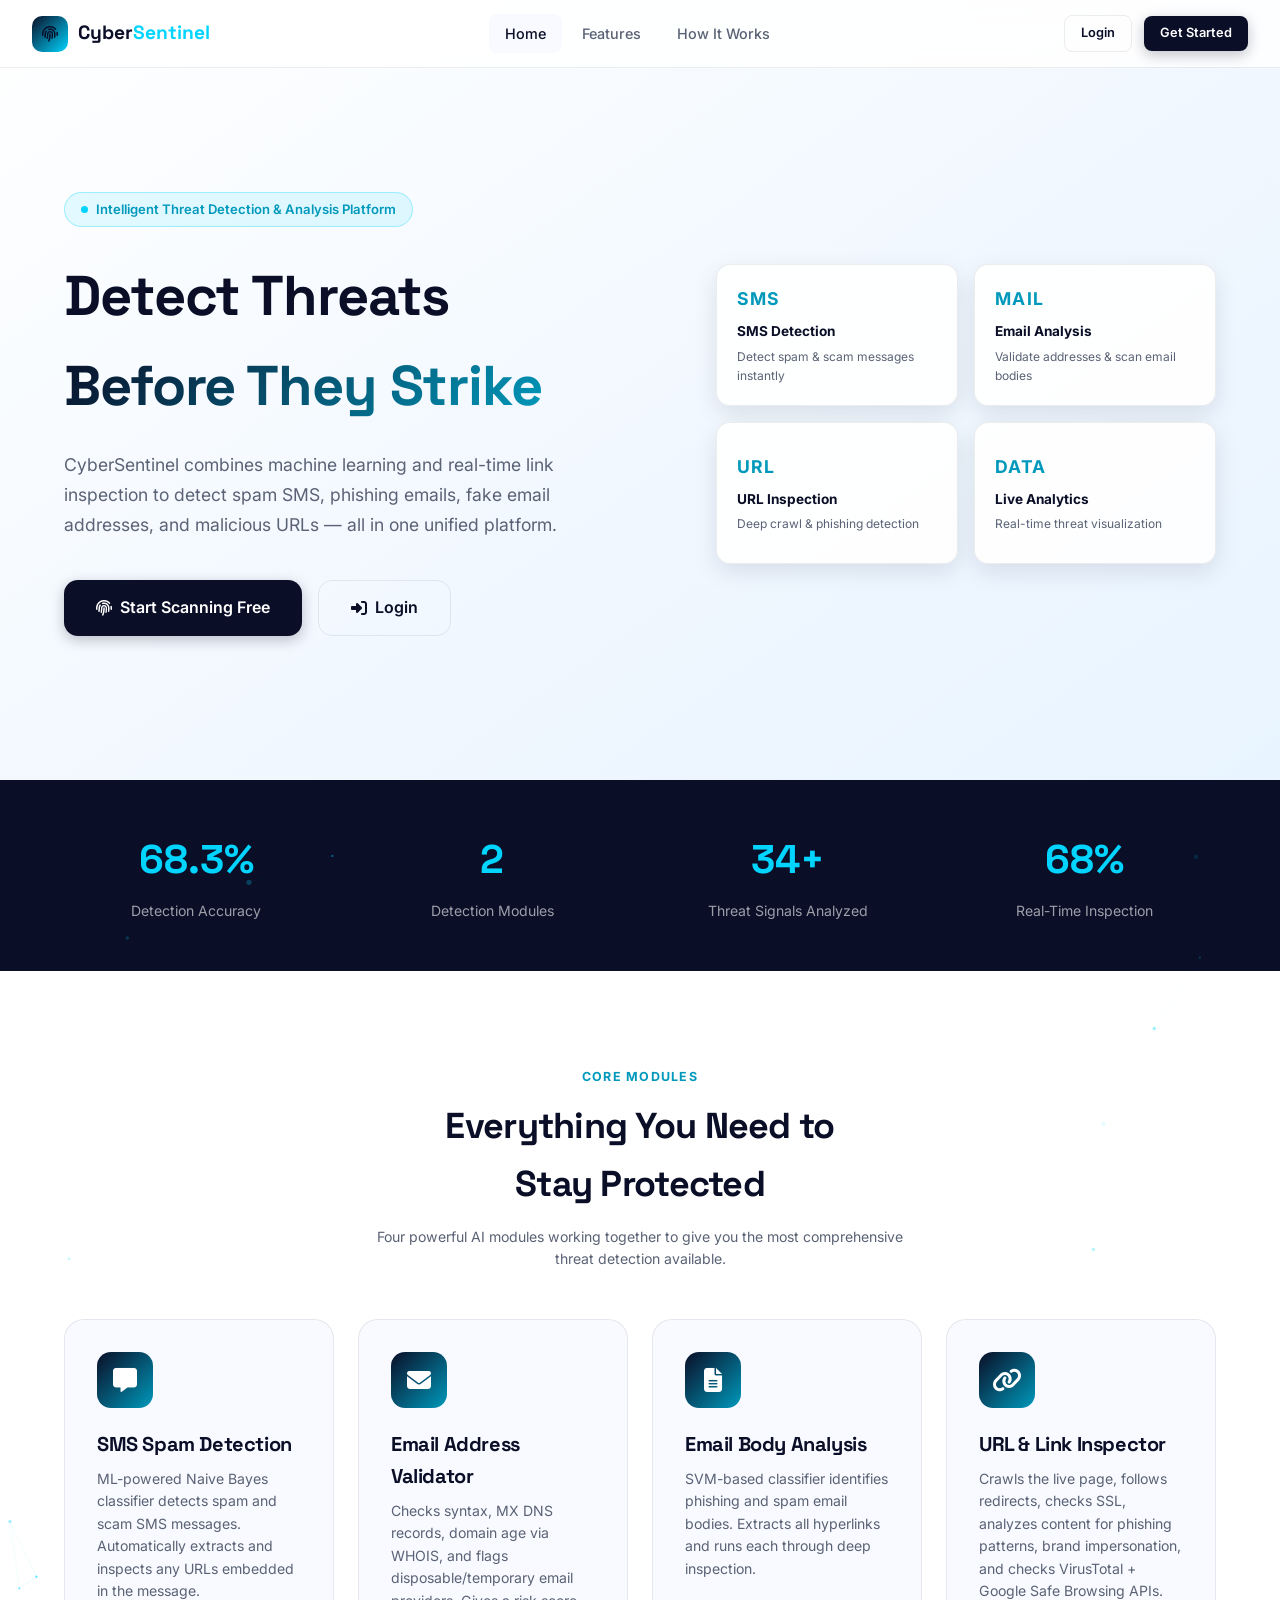
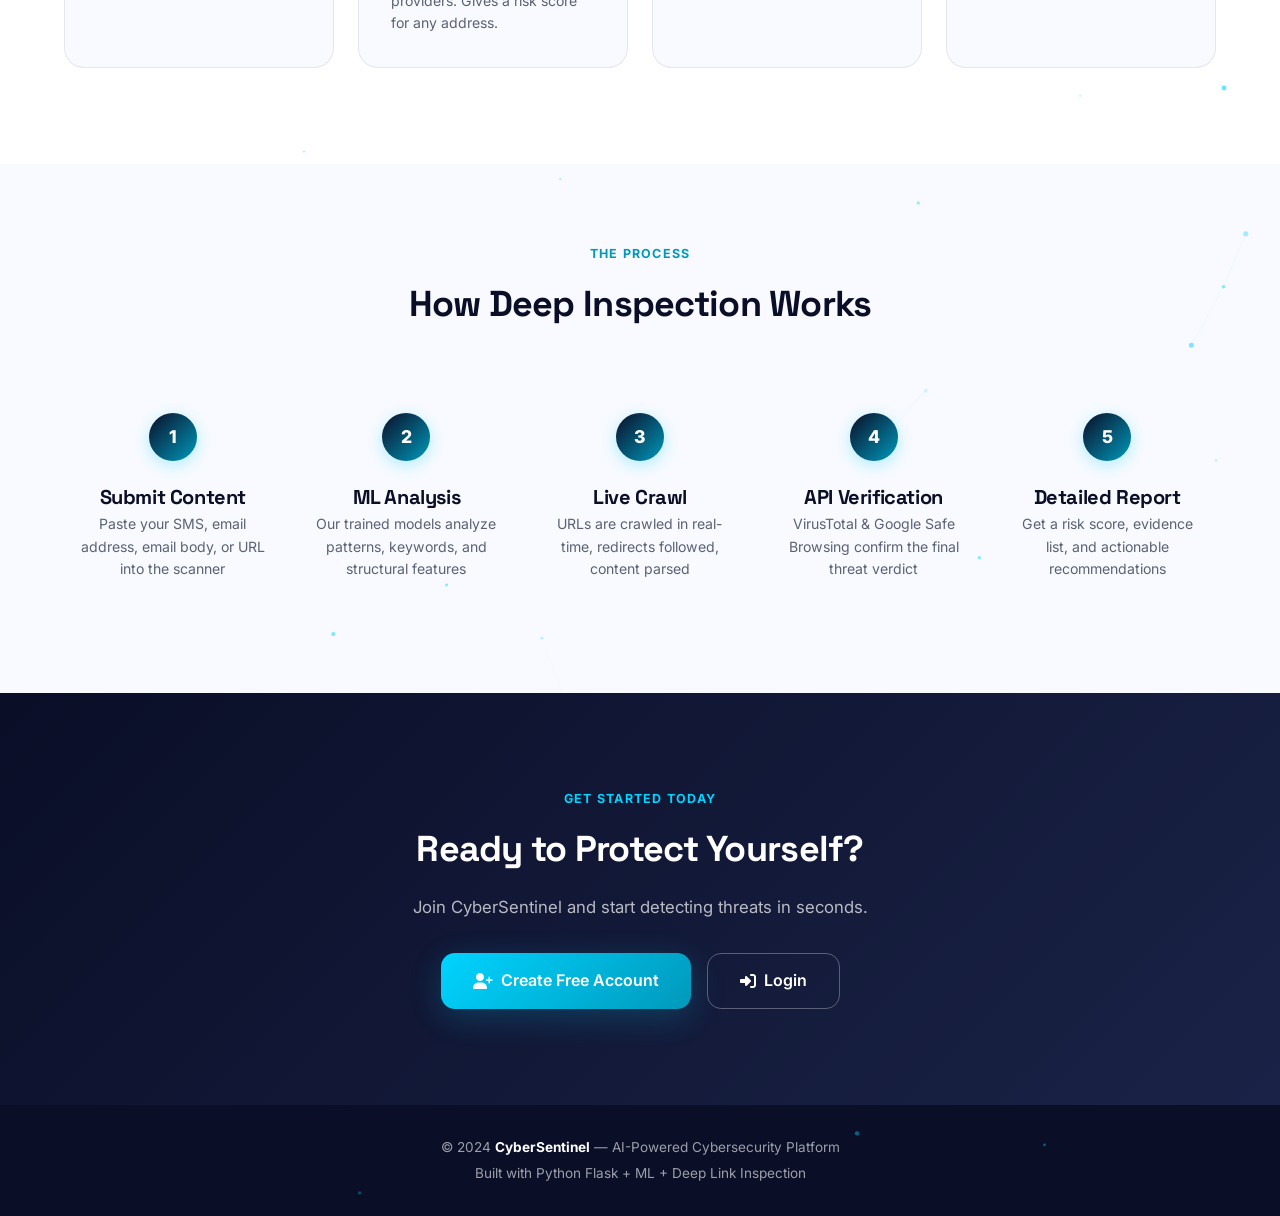
==== frontend/index.html @ 7a7d77f5 "Initial commit - CyberSentinel Pro" ====
<!DOCTYPE html>
<html lang="en">
<head>
  <meta charset="UTF-8">
  <meta name="viewport" content="width=device-width, initial-scale=1.0">
  <link rel="icon" href="data:image/svg+xml,<svg xmlns=%22http://www.w3.org/2000/svg%22 viewBox=%220 0 512 512%22><path fill=%22%232b6cb0%22 d=%22M256 0c-77.9 0-149.2 32.5-201.2 88.5C21.8 123.8 0 167.3 0 214.2 0 357.6 156.4 478 243.6 507.2c7.8 2.6 17 2.6 24.8 0 87.2-29.2 243.6-149.6 243.6-293 0-46.9-21.8-90.4-54.8-125.7C405.2 32.5 333.9 0 256 0zm0 464.3c-66-26.6-192-126.3-192-250 0-33.8 15.6-65.7 40.5-91.8C145.4 80 198.8 56.6 256 56.6s110.6 23.4 151.5 65.9C432.4 148.5 448 180.4 448 214.3c0 123.7-126 223.4-192 250zM256 128c-44.1 0-80 35.9-80 80s35.9 80 80 80 80-35.9 80-80-35.9-80-80-80zm0 112c-17.6 0-32-14.4-32-32s14.4-32 32-32 32 14.4 32 32-14.4 32-32 32z%22/></svg>" type="image/svg+xml">
  <title>CyberSentinel — AI-Powered Threat Detection</title>
  <link rel="stylesheet" href="css/main.css">
  <link rel="stylesheet" href="css/index.css">
  <link rel="stylesheet" href="https://cdnjs.cloudflare.com/ajax/libs/font-awesome/6.5.0/css/all.min.css">
</head>
<body>

<!-- Navigation -->
<nav class="navbar" id="navbar">
  <div class="nav-logo">
    <div class="logo-icon"><i class="fas fa-fingerprint"></i></div>
    <span>Cyber<span style="color:var(--blue)">Sentinel</span></span>
  </div>
  <div class="nav-links">
    <a href="index.html" class="nav-link active">Home</a>
    <a href="#features" class="nav-link">Features</a>
    <a href="#how" class="nav-link">How It Works</a>
  </div>
  <div class="nav-actions" id="nav-actions">
    <a href="login.html" class="btn btn-outline btn-sm">Login</a>
    <a href="register.html" class="btn btn-primary btn-sm">Get Started</a>
  </div>
</nav>

<!-- Canvas for particles -->
<canvas id="particles-canvas"></canvas>

<!-- HERO -->
<section class="hero">
  <div class="container">
    <div class="hero-content">
      <div class="hero-badge">
        <span class="dot"></span>
        Intelligent Threat Detection & Analysis Platform
      </div>
      <h1>
        Detect Threats<br>
        <span class="gradient-text">Before They Strike</span>
      </h1>
      <p class="hero-sub">
        CyberSentinel combines machine learning and real-time link inspection to detect spam SMS, phishing emails, fake email addresses, and malicious URLs — all in one unified platform.
      </p>
      <div class="hero-actions">
        <a href="register.html" class="btn btn-primary btn-lg btn-ripple">
          <i class="fas fa-fingerprint"></i> Start Scanning Free
        </a>
        <a href="login.html" class="btn btn-outline btn-lg">
          <i class="fas fa-sign-in-alt"></i> Login
        </a>
      </div>
    </div>
    <div class="hero-float" aria-label="CyberSentinel detection modules">
      <div class="hero-card reveal">
        <div class="hero-card-icon">SMS</div>
        <div class="hero-card-title">SMS Detection</div>
        <div class="hero-card-desc">Detect spam & scam messages instantly</div>
      </div>
      <div class="hero-card reveal reveal-delay-1">
        <div class="hero-card-icon">MAIL</div>
        <div class="hero-card-title">Email Analysis</div>
        <div class="hero-card-desc">Validate addresses & scan email bodies</div>
      </div>
      <div class="hero-card reveal reveal-delay-2">
        <div class="hero-card-icon">URL</div>
        <div class="hero-card-title">URL Inspection</div>
        <div class="hero-card-desc">Deep crawl & phishing detection</div>
      </div>
      <div class="hero-card reveal reveal-delay-3">
        <div class="hero-card-icon">DATA</div>
        <div class="hero-card-title">Live Analytics</div>
        <div class="hero-card-desc">Real-time threat visualization</div>
      </div>
    </div>
  </div>
</section>

<!-- STATS BAR -->
<div class="stats-bar">
  <div class="container">
    <div class="stats-row">
      <div>
        <span class="num counter" data-target="99.8">0</span><span class="num">%</span>
        <span class="lbl">Detection Accuracy</span>
      </div>
      <div>
        <span class="num counter" data-target="4">0</span>
        <span class="lbl">Detection Modules</span>
      </div>
      <div>
        <span class="num counter" data-target="50">0</span><span class="num">+</span>
        <span class="lbl">Threat Signals Analyzed</span>
      </div>
      <div>
        <span class="num counter" data-target="100">0</span><span class="num">%</span>
        <span class="lbl">Real-Time Inspection</span>
      </div>
    </div>
  </div>
</div>

<!-- FEATURES -->
<section class="features" id="features">
  <div class="container">
    <div class="text-center">
      <div class="section-label">Core Modules</div>
      <h2>Everything You Need to<br>Stay Protected</h2>
      <p class="text-muted mt-2" style="max-width:560px;margin:0.75rem auto 0;">Four powerful AI modules working together to give you the most comprehensive threat detection available.</p>
    </div>
    <div class="features-grid">
      <div class="feature-card reveal">
        <div class="feature-icon"><i class="fas fa-comment-alt"></i></div>
        <h3>SMS Spam Detection</h3>
        <p class="text-muted mt-1">ML-powered Naive Bayes classifier detects spam and scam SMS messages. Automatically extracts and inspects any URLs embedded in the message.</p>
      </div>
      <div class="feature-card reveal reveal-delay-1">
        <div class="feature-icon"><i class="fas fa-envelope"></i></div>
        <h3>Email Address Validator</h3>
        <p class="text-muted mt-1">Checks syntax, MX DNS records, domain age via WHOIS, and flags disposable/temporary email providers. Gives a risk score for any address.</p>
      </div>
      <div class="feature-card reveal reveal-delay-2">
        <div class="feature-icon"><i class="fas fa-file-lines"></i></div>
        <h3>Email Body Analysis</h3>
        <p class="text-muted mt-1">SVM-based classifier identifies phishing and spam email bodies. Extracts all hyperlinks and runs each through deep inspection.</p>
      </div>
      <div class="feature-card reveal reveal-delay-3">
        <div class="feature-icon"><i class="fas fa-link"></i></div>
        <h3>URL & Link Inspector</h3>
        <p class="text-muted mt-1">Crawls the live page, follows redirects, checks SSL, analyzes content for phishing patterns, brand impersonation, and checks VirusTotal + Google Safe Browsing APIs.</p>
      </div>
    </div>
  </div>
</section>

<!-- HOW IT WORKS -->
<section class="how-it-works" id="how">
  <div class="container">
    <div class="text-center">
      <div class="section-label">The Process</div>
      <h2>How Deep Inspection Works</h2>
    </div>
    <div class="steps">
      <div class="step reveal">
        <div class="step-num">1</div>
        <h3>Submit Content</h3>
        <p class="text-muted">Paste your SMS, email address, email body, or URL into the scanner</p>
      </div>
      <div class="step reveal reveal-delay-1">
        <div class="step-num">2</div>
        <h3>ML Analysis</h3>
        <p class="text-muted">Our trained models analyze patterns, keywords, and structural features</p>
      </div>
      <div class="step reveal reveal-delay-2">
        <div class="step-num">3</div>
        <h3>Live Crawl</h3>
        <p class="text-muted">URLs are crawled in real-time, redirects followed, content parsed</p>
      </div>
      <div class="step reveal reveal-delay-3">
        <div class="step-num">4</div>
        <h3>API Verification</h3>
        <p class="text-muted">VirusTotal & Google Safe Browsing confirm the final threat verdict</p>
      </div>
      <div class="step reveal reveal-delay-4">
        <div class="step-num">5</div>
        <h3>Detailed Report</h3>
        <p class="text-muted">Get a risk score, evidence list, and actionable recommendations</p>
      </div>
    </div>
  </div>
</section>

<!-- CTA -->
<section class="cta-section">
  <div class="cta-bg"></div>
  <div class="container">
    <div class="section-label" style="color:var(--blue);">Get Started Today</div>
    <h2>Ready to Protect Yourself?</h2>
    <p>Join CyberSentinel and start detecting threats in seconds.</p>
    <div style="display:flex;gap:1rem;justify-content:center;flex-wrap:wrap;">
      <a href="register.html" class="btn btn-blue btn-lg btn-ripple">
        <i class="fas fa-user-plus"></i> Create Free Account
      </a>
      <a href="login.html" class="btn btn-outline btn-lg" style="border-color:rgba(255,255,255,0.3);color:#fff;">
        <i class="fas fa-sign-in-alt"></i> Login
      </a>
    </div>
  </div>
</section>

<!-- Footer -->
<footer>
  <div class="container">
    <p>© 2024 <strong>CyberSentinel</strong> — AI-Powered Cybersecurity Platform</p>
    <p style="margin-top:4px;">Built with Python Flask + ML + Deep Link Inspection</p>
  </div>
</footer>

<!-- Toast Container -->
<div id="toast-container"></div>

<script src="js/auth.js"></script>
<script src="js/animations.js"></script>
<script src="js/index.js"></script>
</body>
</html>
---- frontend/css/main.css ----
/* ===================================================
   CyberSentinel Pro — Global CSS + Animations
   =================================================== */

@import url('https://fonts.googleapis.com/css2?family=Inter:wght@300;400;500;600;700;800&family=Space+Grotesk:wght@400;500;600;700&display=swap');

/* ── CSS Variables ── */
:root {
  --bg: #ffffff;
  --bg-card: #f8faff;
  --bg-dark: #0A0E27;
  --navy: #0A0E27;
  --navy-light: #141830;
  --blue: #00D4FF;
  --blue-dark: #0099BB;
  --blue-glow: rgba(0, 212, 255, 0.25);
  --purple: #7B5EA7;
  --danger: #FF4757;
  --danger-glow: rgba(255, 71, 87, 0.25);
  --warning: #FFA502;
  --warning-glow: rgba(255, 165, 2, 0.25);
  --success: #2ED573;
  --success-glow: rgba(46, 213, 115, 0.25);
  --text-primary: #0A0E27;
  --text-secondary: #5A6275;
  --text-light: #8B95A5;
  --border: rgba(0, 212, 255, 0.15);
  --border-soft: rgba(10, 14, 39, 0.08);
  --shadow-sm: 0 2px 8px rgba(10, 14, 39, 0.06);
  --shadow-md: 0 8px 24px rgba(10, 14, 39, 0.1);
  --shadow-lg: 0 16px 48px rgba(10, 14, 39, 0.14);
  --shadow-blue: 0 8px 32px rgba(0, 212, 255, 0.2);
  --radius-sm: 8px;
  --radius-md: 14px;
  --radius-lg: 20px;
  --radius-xl: 28px;
  --transition: 0.3s cubic-bezier(0.4, 0, 0.2, 1);
}

/* ── Reset & Base ── */
*, *::before, *::after { box-sizing: border-box; margin: 0; padding: 0; }

html { scroll-behavior: smooth; }

body {
  font-family: 'Inter', -apple-system, BlinkMacSystemFont, sans-serif;
  background: var(--bg);
  color: var(--text-primary);
  line-height: 1.6;
  overflow-x: hidden;
  -webkit-font-smoothing: antialiased;
}

/* ── Typography ── */
h1, h2, h3, h4 { font-family: 'Space Grotesk', sans-serif; font-weight: 700; letter-spacing: -0.02em; }
h1 { font-size: clamp(2rem, 5vw, 3.5rem); }
h2 { font-size: clamp(1.5rem, 3vw, 2.25rem); }
h3 { font-size: 1.25rem; }

a { text-decoration: none; color: inherit; }

/* ── Scrollbar ── */
::-webkit-scrollbar { width: 6px; }
::-webkit-scrollbar-track { background: transparent; }
::-webkit-scrollbar-thumb { background: var(--border); border-radius: 3px; }
::-webkit-scrollbar-thumb:hover { background: var(--blue); }

/* ────────────────────────────────────────
   NAVIGATION
──────────────────────────────────────── */
.navbar {
  position: fixed;
  top: 0; left: 0; right: 0;
  z-index: 1000;
  padding: 0 2rem;
  height: 68px;
  display: flex;
  align-items: center;
  justify-content: space-between;
  background: rgba(255, 255, 255, 0.85);
  backdrop-filter: blur(20px);
  -webkit-backdrop-filter: blur(20px);
  border-bottom: 1px solid var(--border-soft);
  transition: box-shadow var(--transition);
}

.navbar.scrolled { box-shadow: var(--shadow-md); }

.nav-logo {
  display: flex;
  align-items: center;
  gap: 10px;
  font-family: 'Space Grotesk', sans-serif;
  font-weight: 700;
  font-size: 1.2rem;
  color: var(--navy);
}

.nav-logo .logo-icon {
  width: 36px; height: 36px;
  background: linear-gradient(135deg, var(--navy), var(--blue));
  border-radius: 10px;
  display: flex; align-items: center; justify-content: center;
  font-size: 1rem;
}

.nav-links { display: flex; align-items: center; gap: 0.25rem; }

.nav-link {
  padding: 8px 16px;
  border-radius: var(--radius-sm);
  font-size: 0.9rem;
  font-weight: 500;
  color: var(--text-secondary);
  transition: all var(--transition);
}

.nav-link:hover, .nav-link.active {
  color: var(--navy);
  background: var(--bg-card);
}

.nav-actions { display: flex; align-items: center; gap: 0.75rem; }

/* ────────────────────────────────────────
   BUTTONS
──────────────────────────────────────── */
.btn {
  display: inline-flex;
  align-items: center;
  gap: 8px;
  padding: 10px 22px;
  border-radius: var(--radius-sm);
  font-size: 0.9rem;
  font-weight: 600;
  cursor: pointer;
  border: none;
  transition: all var(--transition);
  position: relative;
  overflow: hidden;
  white-space: nowrap;
}

.btn::before {
  content: '';
  position: absolute;
  inset: 0;
  background: rgba(255,255,255,0.15);
  transform: translateX(-100%);
  transition: transform 0.4s ease;
}

.btn:hover::before { transform: translateX(100%); }

.btn-primary {
  background: var(--navy);
  color: #fff;
  box-shadow: 0 4px 14px rgba(10,14,39,0.25);
}
.btn-primary:hover {
  transform: translateY(-2px);
  box-shadow: 0 8px 24px rgba(10,14,39,0.3);
}

.btn-blue {
  background: linear-gradient(135deg, var(--blue), var(--blue-dark));
  color: #fff;
  box-shadow: var(--shadow-blue);
}
.btn-blue:hover {
  transform: translateY(-2px);
  box-shadow: 0 12px 36px rgba(0,212,255,0.35);
}

.btn-outline {
  background: transparent;
  color: var(--navy);
  border: 1.5px solid var(--border-soft);
}
.btn-outline:hover {
  border-color: var(--blue);
  color: var(--blue-dark);
  background: var(--blue-glow);
}

.btn-danger {
  background: var(--danger);
  color: #fff;
}
.btn-danger:hover { transform: translateY(-2px); box-shadow: 0 8px 24px var(--danger-glow); }

.btn-sm { padding: 7px 16px; font-size: 0.8rem; }
.btn-lg { padding: 14px 32px; font-size: 1rem; border-radius: var(--radius-md); }
.btn-block { width: 100%; justify-content: center; }

/* Ripple effect */
.btn-ripple { position: relative; overflow: hidden; }
.ripple-wave {
  position: absolute;
  border-radius: 50%;
  transform: scale(0);
  animation: ripple 0.6s linear;
  background: rgba(255,255,255,0.3);
  pointer-events: none;
}
@keyframes ripple {
  to { transform: scale(4); opacity: 0; }
}

/* ────────────────────────────────────────
   CARDS
──────────────────────────────────────── */
.card {
  background: var(--bg-card);
  border: 1px solid var(--border-soft);
  border-radius: var(--radius-lg);
  padding: 1.75rem;
  transition: all var(--transition);
}

.card:hover {
  transform: translateY(-4px);
  box-shadow: var(--shadow-lg);
  border-color: var(--border);
}

.card-glass {
  background: rgba(255, 255, 255, 0.7);
  backdrop-filter: blur(12px);
  border: 1px solid rgba(255,255,255,0.9);
}

/* ────────────────────────────────────────
   STAT CARDS
──────────────────────────────────────── */
.stat-card {
  display: flex;
  align-items: center;
  gap: 1rem;
  padding: 1.25rem 1.5rem;
  background: var(--bg-card);
  border: 1px solid var(--border-soft);
  border-radius: var(--radius-md);
  transition: all var(--transition);
}

.stat-card:hover {
  transform: translateY(-3px);
  box-shadow: var(--shadow-md);
}

.stat-icon {
  width: 48px; height: 48px;
  border-radius: var(--radius-sm);
  display: flex; align-items: center; justify-content: center;
  font-size: 1.4rem;
  flex-shrink: 0;
}

.stat-icon.blue { background: rgba(0,212,255,0.12); }
.stat-icon.green { background: rgba(46,213,115,0.12); }
.stat-icon.red { background: rgba(255,71,87,0.12); }
.stat-icon.orange { background: rgba(255,165,2,0.12); }
.stat-icon.purple { background: rgba(123,94,167,0.12); }

.stat-value {
  font-size: 1.8rem;
  font-weight: 800;
  font-family: 'Space Grotesk', sans-serif;
  line-height: 1;
}

.stat-label { font-size: 0.8rem; color: var(--text-secondary); font-weight: 500; margin-top: 2px; }

/* ────────────────────────────────────────
   BADGES / VERDICTS
──────────────────────────────────────── */
.badge {
  display: inline-flex;
  align-items: center;
  gap: 5px;
  padding: 4px 12px;
  border-radius: 100px;
  font-size: 0.78rem;
  font-weight: 600;
  letter-spacing: 0.03em;
}

.badge-safe { background: rgba(46,213,115,0.12); color: #1a8a45; }
.badge-spam { background: rgba(255,165,2,0.12); color: #b36b00; }
.badge-phishing { background: rgba(255,71,87,0.12); color: #cc1a2a; }
.badge-dangerous { background: rgba(255,71,87,0.12); color: #cc1a2a; }
.badge-suspicious { background: rgba(255,165,2,0.12); color: #b36b00; }
.badge-legitimate { background: rgba(46,213,115,0.12); color: #1a8a45; }
.badge-disposable { background: rgba(123,94,167,0.12); color: #5a3e85; }
.badge-invalid { background: rgba(255,71,87,0.12); color: #cc1a2a; }

/* Pulsing danger badge */
.badge-dangerous, .badge-phishing {
  animation: badgePulse 2s ease-in-out infinite;
}
@keyframes badgePulse {
  0%, 100% { box-shadow: 0 0 0 0 var(--danger-glow); }
  50% { box-shadow: 0 0 0 6px rgba(255,71,87,0); }
}

/* ────────────────────────────────────────
   FORMS & INPUTS
──────────────────────────────────────── */
.form-group { margin-bottom: 1.25rem; }

.form-label {
  display: block;
  font-size: 0.85rem;
  font-weight: 600;
  color: var(--text-primary);
  margin-bottom: 6px;
}

.form-input, .form-textarea, .form-select {
  width: 100%;
  padding: 11px 14px;
  border: 1.5px solid var(--border-soft);
  border-radius: var(--radius-sm);
  font-size: 0.9rem;
  font-family: 'Inter', sans-serif;
  background: #fff;
  color: var(--text-primary);
  transition: all var(--transition);
  outline: none;
}

.form-input:focus, .form-textarea:focus, .form-select:focus {
  border-color: var(--blue);
  box-shadow: 0 0 0 3px var(--blue-glow);
}

.form-textarea {
  resize: vertical;
  min-height: 120px;
  line-height: 1.6;
}

.input-icon-wrap {
  position: relative;
}

.input-icon-wrap .input-icon {
  position: absolute;
  left: 12px;
  top: 50%;
  transform: translateY(-50%);
  color: var(--text-light);
  font-size: 1rem;
  pointer-events: none;
}

.input-icon-wrap .form-input {
  padding-left: 40px;
}

.form-error {
  font-size: 0.78rem;
  color: var(--danger);
  margin-top: 4px;
  display: flex;
  align-items: center;
  gap: 4px;
}

/* ────────────────────────────────────────
   ALERTS
──────────────────────────────────────── */
.alert {
  padding: 12px 16px;
  border-radius: var(--radius-sm);
  font-size: 0.88rem;
  display: flex;
  align-items: flex-start;
  gap: 10px;
  margin-bottom: 1rem;
}

.alert-danger { background: rgba(255,71,87,0.08); border: 1px solid rgba(255,71,87,0.2); color: #cc1a2a; }
.alert-success { background: rgba(46,213,115,0.08); border: 1px solid rgba(46,213,115,0.2); color: #1a8a45; }
.alert-warning { background: rgba(255,165,2,0.08); border: 1px solid rgba(255,165,2,0.2); color: #b36b00; }
.alert-info { background: rgba(0,212,255,0.08); border: 1px solid rgba(0,212,255,0.2); color: #007a99; }

/* ────────────────────────────────────────
   LOADING STATES
──────────────────────────────────────── */
.spinner {
  width: 20px; height: 20px;
  border: 2px solid rgba(255,255,255,0.3);
  border-top-color: #fff;
  border-radius: 50%;
  animation: spin 0.7s linear infinite;
  display: inline-block;
}

.spinner-dark {
  border-color: rgba(0,212,255,0.2);
  border-top-color: var(--blue);
}

@keyframes spin { to { transform: rotate(360deg); } }

/* Scan loading animation */
.scan-loading {
  display: flex;
  flex-direction: column;
  align-items: center;
  gap: 1.5rem;
  padding: 3rem;
}

.scan-ring {
  width: 80px; height: 80px;
  position: relative;
}

.scan-ring::before, .scan-ring::after {
  content: '';
  position: absolute;
  inset: 0;
  border-radius: 50%;
  border: 3px solid transparent;
}

.scan-ring::before {
  border-top-color: var(--blue);
  animation: spin 1s linear infinite;
}

.scan-ring::after {
  border-bottom-color: var(--navy);
  animation: spin 1.5s linear infinite reverse;
}

.scan-line {
  position: absolute;
  top: 50%;
  left: 0; right: 0;
  height: 2px;
  background: linear-gradient(90deg, transparent, var(--blue), transparent);
  transform: translateY(-50%);
  animation: scanLine 2s ease-in-out infinite;
}

@keyframes scanLine {
  0%, 100% { opacity: 0; top: 10%; }
  50% { opacity: 1; top: 90%; }
}

/* ────────────────────────────────────────
   TABLES
──────────────────────────────────────── */
.table-wrap { overflow-x: auto; border-radius: var(--radius-md); border: 1px solid var(--border-soft); }

table { width: 100%; border-collapse: collapse; background: #fff; }

thead tr {
  background: var(--navy);
  color: #fff;
}

thead th {
  padding: 12px 16px;
  text-align: left;
  font-size: 0.8rem;
  font-weight: 600;
  letter-spacing: 0.05em;
  text-transform: uppercase;
}

tbody tr {
  border-bottom: 1px solid var(--border-soft);
  transition: background var(--transition);
}

tbody tr:hover { background: var(--bg-card); }

tbody td { padding: 12px 16px; font-size: 0.88rem; vertical-align: middle; }
tbody tr:last-child { border-bottom: none; }

/* ────────────────────────────────────────
   RISK SCORE GAUGE
──────────────────────────────────────── */
.risk-gauge {
  position: relative;
  width: 140px; height: 80px;
  overflow: hidden;
  margin: 0 auto;
}

.risk-gauge svg { width: 140px; height: 140px; }

.gauge-needle {
  transform-origin: 70px 70px;
  transition: transform 1.2s cubic-bezier(0.34, 1.56, 0.64, 1);
}

/* ────────────────────────────────────────
   REVEAL ANIMATIONS
──────────────────────────────────────── */
.reveal { opacity: 0; transform: translateY(24px); transition: opacity 0.6s ease, transform 0.6s ease; }
.reveal.visible { opacity: 1; transform: translateY(0); }
.reveal-delay-1 { transition-delay: 0.1s; }
.reveal-delay-2 { transition-delay: 0.2s; }
.reveal-delay-3 { transition-delay: 0.3s; }
.reveal-delay-4 { transition-delay: 0.4s; }

/* ────────────────────────────────────────
   PARTICLES BACKGROUND
──────────────────────────────────────── */
#particles-canvas {
  position: absolute;
  inset: 0;
  pointer-events: none;
  z-index: 0;
}

/* ────────────────────────────────────────
   UTILITY
──────────────────────────────────────── */
.container { max-width: 1200px; margin: 0 auto; padding: 0 1.5rem; }
.flex { display: flex; }
.flex-center { display: flex; align-items: center; justify-content: center; }
.gap-1 { gap: 0.5rem; }
.gap-2 { gap: 1rem; }
.gap-3 { gap: 1.5rem; }
.grid-2 { display: grid; grid-template-columns: repeat(auto-fit, minmax(280px, 1fr)); gap: 1.25rem; }
.grid-3 { display: grid; grid-template-columns: repeat(auto-fit, minmax(220px, 1fr)); gap: 1.25rem; }
.grid-4 { display: grid; grid-template-columns: repeat(auto-fit, minmax(180px, 1fr)); gap: 1rem; }
.text-center { text-align: center; }
.text-muted { color: var(--text-secondary); font-size: 0.88rem; }
.text-danger { color: var(--danger); }
.text-success { color: var(--success); }
.text-blue { color: var(--blue-dark); }
.fw-600 { font-weight: 600; }
.fw-700 { font-weight: 700; }
.mt-1 { margin-top: 0.5rem; }
.mt-2 { margin-top: 1rem; }
.mt-3 { margin-top: 1.5rem; }
.mb-1 { margin-bottom: 0.5rem; }
.mb-2 { margin-bottom: 1rem; }
.mb-3 { margin-bottom: 1.5rem; }
.hidden { display: none !important; }
.pt-nav { padding-top: 90px; }

/* ────────────────────────────────────────
   GRADIENT TEXT
──────────────────────────────────────── */
.gradient-text {
  background: linear-gradient(135deg, var(--navy) 0%, var(--blue-dark) 100%);
  -webkit-background-clip: text;
  -webkit-text-fill-color: transparent;
  background-clip: text;
}

/* ────────────────────────────────────────
   SECTION DIVIDER
──────────────────────────────────────── */
.section-divider {
  height: 1px;
  background: linear-gradient(90deg, transparent, var(--border), transparent);
  margin: 3rem 0;
}

/* ────────────────────────────────────────
   TOAST NOTIFICATIONS
──────────────────────────────────────── */
#toast-container {
  position: fixed;
  bottom: 24px; right: 24px;
  z-index: 9999;
  display: flex;
  flex-direction: column;
  gap: 10px;
  pointer-events: none;
}

.toast {
  display: flex;
  align-items: center;
  gap: 10px;
  padding: 12px 18px;
  border-radius: var(--radius-md);
  background: var(--navy);
  color: #fff;
  font-size: 0.88rem;
  font-weight: 500;
  box-shadow: var(--shadow-lg);
  pointer-events: auto;
  animation: slideInToast 0.4s ease, slideOutToast 0.4s ease 3.6s forwards;
  max-width: 340px;
}

.toast.toast-success { background: #1a5c35; border-left: 3px solid var(--success); }
.toast.toast-error { background: #6b1a24; border-left: 3px solid var(--danger); }
.toast.toast-warning { background: #6b4a00; border-left: 3px solid var(--warning); }
.toast.toast-info { background: var(--navy); border-left: 3px solid var(--blue); }

@keyframes slideInToast { from { opacity: 0; transform: translateX(60px); } to { opacity: 1; transform: translateX(0); } }
@keyframes slideOutToast { to { opacity: 0; transform: translateX(60px); } }

/* ────────────────────────────────────────
   MODAL
──────────────────────────────────────── */
.modal-overlay {
  position: fixed;
  inset: 0;
  background: rgba(10,14,39,0.5);
  backdrop-filter: blur(6px);
  z-index: 2000;
  display: flex;
  align-items: center;
  justify-content: center;
  padding: 1rem;
  animation: fadeIn 0.25s ease;
}

.modal {
  background: #fff;
  border-radius: var(--radius-xl);
  padding: 2rem;
  width: 100%;
  max-width: 480px;
  box-shadow: var(--shadow-lg);
  animation: scaleIn 0.3s cubic-bezier(0.34, 1.56, 0.64, 1);
}

.modal-header {
  display: flex;
  align-items: center;
  justify-content: space-between;
  margin-bottom: 1.5rem;
}

.modal-close {
  width: 32px; height: 32px;
  border-radius: 50%;
  border: none;
  background: var(--bg-card);
  color: var(--text-secondary);
  cursor: pointer;
  display: flex;
  align-items: center;
  justify-content: center;
  transition: all var(--transition);
  font-size: 1rem;
}

.modal-close:hover { background: var(--danger); color: #fff; }

@keyframes fadeIn { from { opacity: 0; } to { opacity: 1; } }
@keyframes scaleIn { from { opacity: 0; transform: scale(0.9); } to { opacity: 1; transform: scale(1); } }

/* ────────────────────────────────────────
   RESPONSIVE
──────────────────────────────────────── */
@media (max-width: 768px) {
  .nav-links { display: none; }
  .container { padding: 0 1rem; }
  .grid-4 { grid-template-columns: repeat(2, 1fr); }
}

@media (max-width: 480px) {
  .grid-4 { grid-template-columns: 1fr 1fr; }
  #toast-container { right: 12px; left: 12px; bottom: 12px; }
  .toast { max-width: 100%; }
}
---- frontend/css/index.css ----
/* Hero */
.hero {
  position: relative;
  min-height: min(780px, 100vh);
  display: flex;
  align-items: center;
  overflow: hidden;
  background: linear-gradient(145deg, #fff 0%, #f0f7ff 60%, #e8f4ff 100%);
}
.hero .container {
  width: 100%;
  display: grid;
  grid-template-columns: minmax(0, 1.08fr) minmax(380px, 0.92fr);
  align-items: center;
  gap: clamp(2rem, 5vw, 5rem);
  padding-top: 7rem;
  padding-bottom: 4rem;
}
.hero-content {
  position: relative;
  z-index: 1;
  max-width: 680px;
}
.hero-badge {
  display: inline-flex;
  align-items: center;
  gap: 8px;
  padding: 6px 16px;
  background: rgba(0,212,255,0.1);
  border: 1px solid rgba(0,212,255,0.3);
  border-radius: 100px;
  font-size: 0.82rem;
  font-weight: 600;
  color: var(--blue-dark);
  margin-bottom: 1.5rem;
  animation: fadeInDown 0.6s ease;
}
.hero-badge .dot {
  width: 7px; height: 7px;
  background: var(--blue);
  border-radius: 50%;
  animation: dotPulse 1.5s ease-in-out infinite;
}
@keyframes dotPulse {
  0%, 100% { transform: scale(1); opacity: 1; }
  50% { transform: scale(1.5); opacity: 0.6; }
}
.hero h1 {
  margin-bottom: 1.25rem;
  animation: fadeInUp 0.7s ease 0.1s both;
}
.hero-sub {
  font-size: 1.1rem;
  color: var(--text-secondary);
  max-width: 520px;
  margin-bottom: 2.5rem;
  line-height: 1.7;
  animation: fadeInUp 0.7s ease 0.2s both;
}
.hero-actions {
  display: flex;
  gap: 1rem;
  flex-wrap: wrap;
  animation: fadeInUp 0.7s ease 0.3s both;
}
.hero-visual {
  position: absolute;
  right: -5%;
  top: 50%;
  transform: translateY(-50%);
  width: 50%;
  max-width: 600px;
  z-index: 0;
  opacity: 0.06;
}
.hero-float {
  position: relative;
  width: 100%;
  max-width: 520px;
  justify-self: end;
  display: grid;
  grid-template-columns: 1fr 1fr;
  gap: 1rem;
  z-index: 1;
  animation: fadeInRight 0.8s ease 0.4s both;
}
.hero-card {
  background: rgba(255,255,255,0.9);
  backdrop-filter: blur(10px);
  border: 1px solid var(--border-soft);
  border-radius: var(--radius-md);
  padding: 1.25rem;
  box-shadow: var(--shadow-md);
  transition: transform 0.4s ease;
}
.hero-card:hover { transform: translateY(-6px); }
.hero-card { min-height: 142px; display: flex; flex-direction: column; justify-content: center; }
.hero-card-icon { font-size: 1.1rem; font-weight: 700; letter-spacing: 0.08em; color: var(--blue-dark); margin-bottom: 0.5rem; }
.hero-card-title { font-size: 0.85rem; font-weight: 700; margin-bottom: 0.25rem; }
.hero-card-desc { font-size: 0.75rem; color: var(--text-secondary); }

/* Features */
.section-label {
  font-size: 0.78rem;
  font-weight: 700;
  letter-spacing: 0.1em;
  text-transform: uppercase;
  color: var(--blue-dark);
  margin-bottom: 0.75rem;
}
.features { padding: 6rem 0; }
.features-grid {
  display: grid;
  grid-template-columns: repeat(auto-fit, minmax(260px, 1fr));
  gap: 1.5rem;
  margin-top: 3rem;
}
.feature-card {
  padding: 2rem;
  border-radius: var(--radius-lg);
  border: 1px solid var(--border-soft);
  background: var(--bg-card);
  transition: all var(--transition);
  position: relative;
  overflow: hidden;
}
.feature-card::before {
  content: '';
  position: absolute;
  top: 0; left: 0; right: 0;
  height: 3px;
  background: linear-gradient(90deg, var(--navy), var(--blue));
  transform: scaleX(0);
  transition: transform var(--transition);
}
.feature-card:hover::before { transform: scaleX(1); }
.feature-card:hover { transform: translateY(-6px); box-shadow: var(--shadow-lg); }
.feature-icon {
  width: 56px; height: 56px;
  border-radius: var(--radius-md);
  background: linear-gradient(135deg, var(--navy), var(--blue-dark));
  display: flex; align-items: center; justify-content: center;
  font-size: 1.5rem;
  margin-bottom: 1.25rem;
  color: #fff;
}

/* Stats bar */
.stats-bar {
  background: var(--navy);
  color: #fff;
  padding: 3rem 0;
}
.stats-row {
  display: grid;
  grid-template-columns: repeat(auto-fit, minmax(200px, 1fr));
  gap: 2rem;
  text-align: center;
}
.stats-row .num {
  font-size: 2.5rem;
  font-family: 'Space Grotesk', sans-serif;
  font-weight: 800;
  color: var(--blue);
  display: inline;
}
.stats-row .lbl {
  display: block;
  font-size: 0.88rem;
  color: rgba(255,255,255,0.6);
  margin-top: 0.5rem;
}
/* How it works */
.how-it-works { padding: 5rem 0; background: var(--bg-card); }
.steps {
  display: grid;
  grid-template-columns: repeat(5, minmax(0, 1fr));
  gap: 1rem;
  margin-top: 3rem;
  counter-reset: steps;
}

.step {
  text-align: center;
  padding: 2rem 0.75rem;
  position: relative;
}

.step-num {
  width: 48px; height: 48px;
  border-radius: 50%;
  background: linear-gradient(135deg, var(--navy), var(--blue-dark));
  color: #fff;
  font-size: 1.1rem;
  font-weight: 800;
  display: flex; align-items: center; justify-content: center;
  margin: 0 auto 1.25rem;
  box-shadow: 0 4px 16px rgba(0,212,255,0.3);
}

/* CTA */
.cta-section {
  padding: 6rem 0;
  text-align: center;
  position: relative;
  overflow: hidden;
}
.cta-bg {
  position: absolute;
  inset: 0;
  background: linear-gradient(135deg, var(--navy) 0%, #1a2347 100%);
}
.cta-section .container { position: relative; z-index: 1; color: #fff; }
.cta-section h2 { color: #fff; }
.cta-section p { color: rgba(255,255,255,0.7); font-size: 1.05rem; margin: 1rem 0 2rem; }

/* Footer */
footer {
  background: var(--navy);
  color: rgba(255,255,255,0.6);
  padding: 2rem 0;
  text-align: center;
  font-size: 0.85rem;
}
footer strong { color: #fff; }

@keyframes fadeInDown { from { opacity: 0; transform: translateY(-20px); } to { opacity: 1; transform: translateY(0); } }
@keyframes fadeInUp { from { opacity: 0; transform: translateY(20px); } to { opacity: 1; transform: translateY(0); } }
@keyframes fadeInRight { from { opacity: 0; transform: translateX(40px); } to { opacity: 1; transform: translateX(0); } }
@media (max-width: 900px) {
  .hero .container {
    grid-template-columns: 1fr;
    gap: 3rem;
    padding-top: 8rem;
  }
  .hero-content { max-width: 720px; }
  .hero-float { justify-self: start; max-width: 620px; }
  .hero-visual { display: none; }
}
@media (max-width: 560px) {
  .hero .container { gap: 2rem; padding-top: 7rem; padding-bottom: 3rem; }
  .hero-sub { font-size: 1rem; margin-bottom: 1.75rem; }
  .hero-actions { gap: 0.75rem; }
  .hero-actions .btn { width: 100%; justify-content: center; }
  .hero-float { grid-template-columns: 1fr; gap: 0.75rem; }
  .hero-card { min-height: 116px; }
}
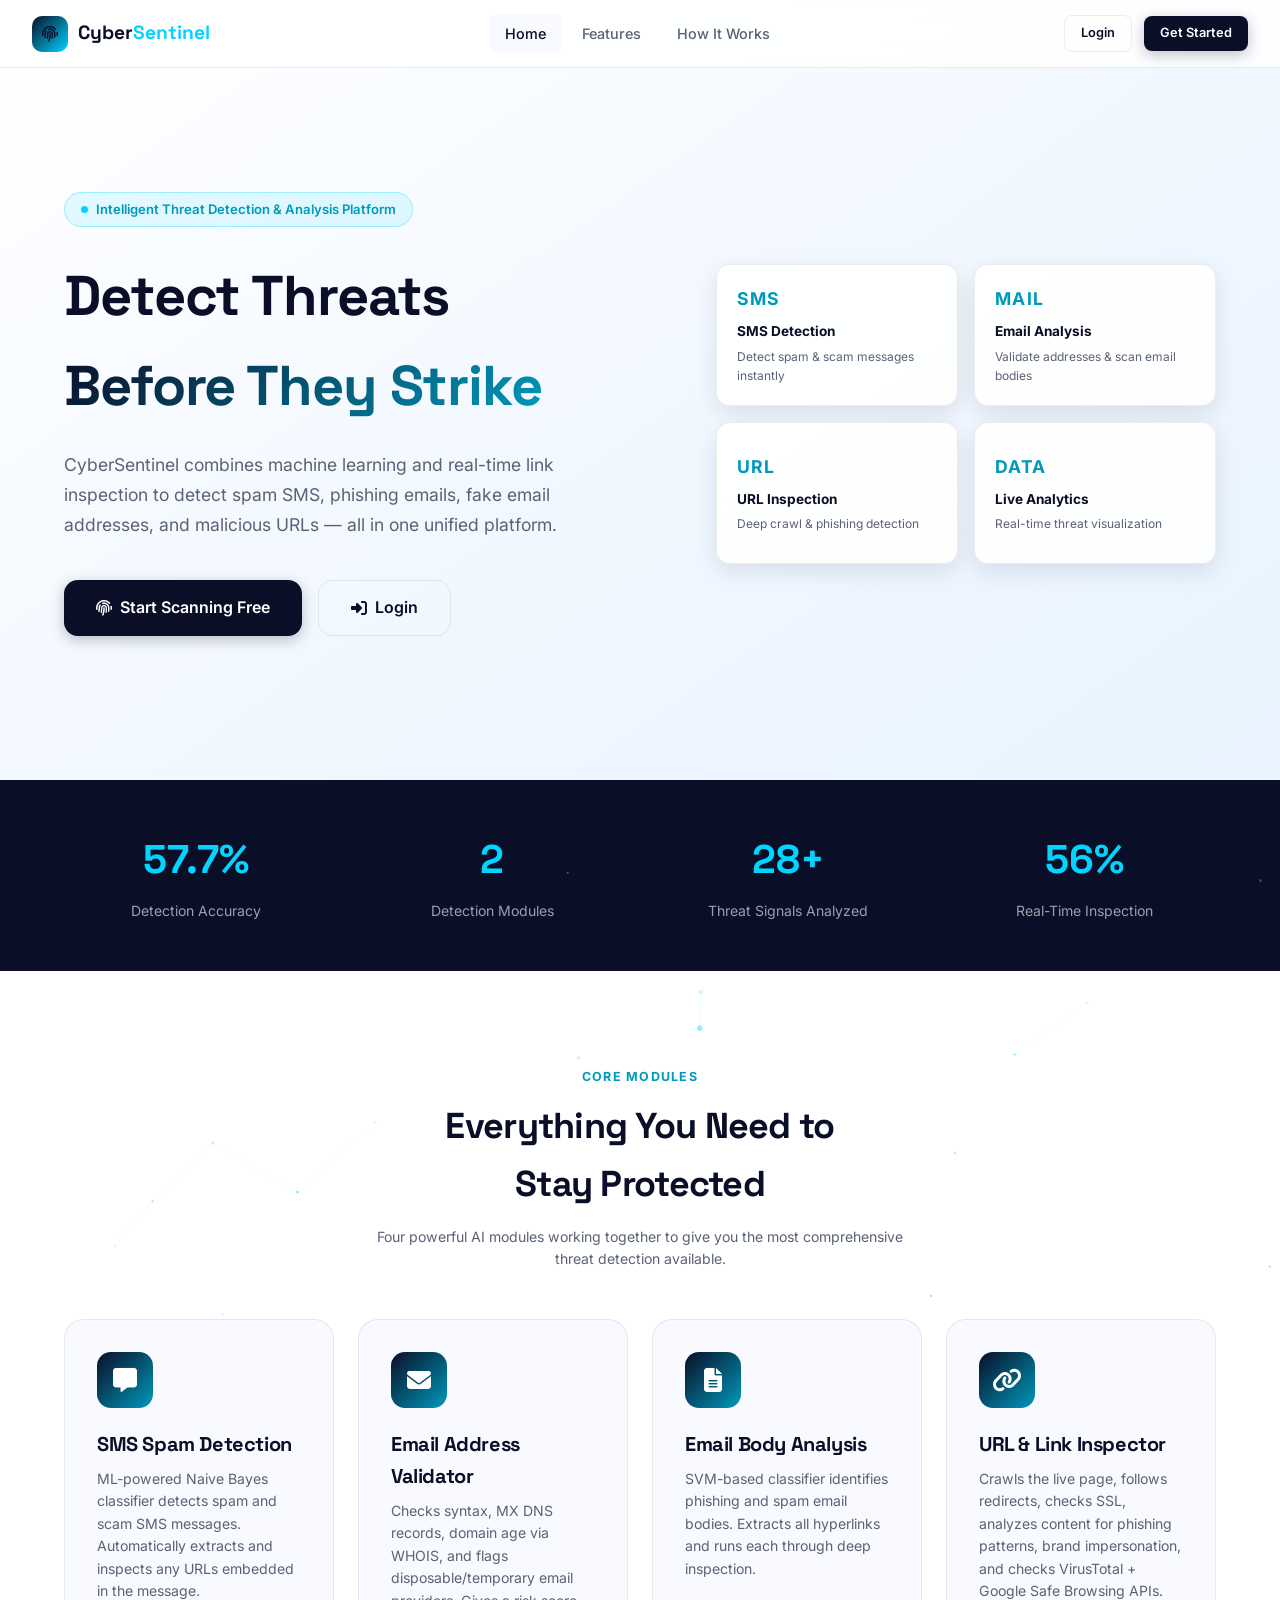
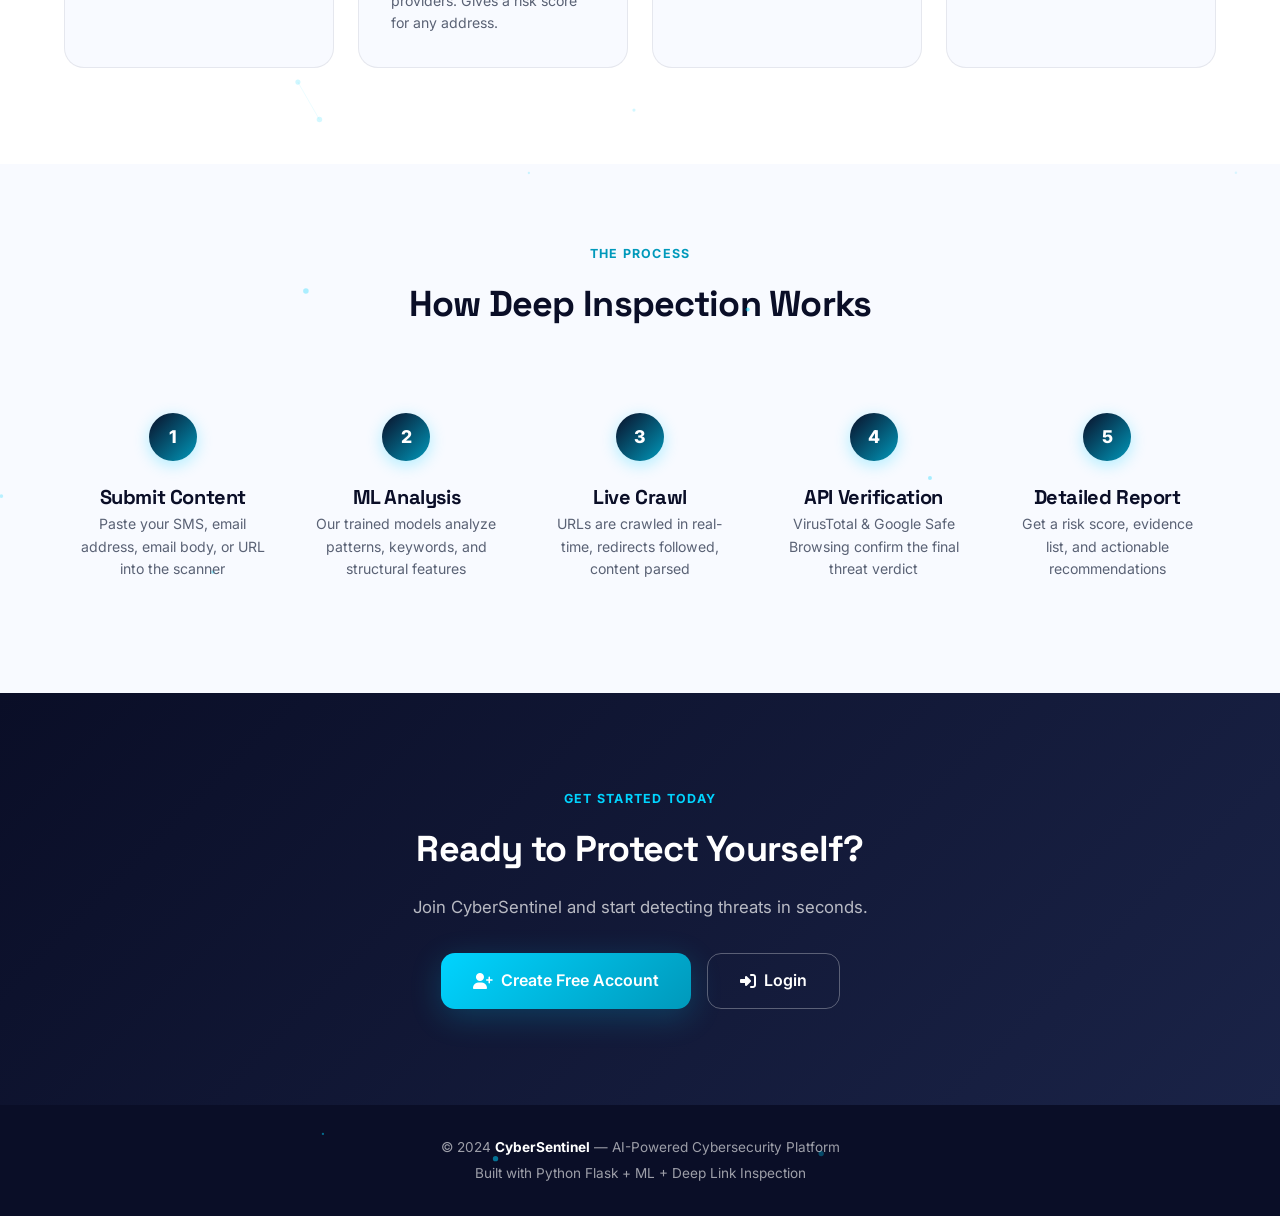
==== commit abc4ef18: "Replace repository contents with final project Co-authored-by: Copilot <223556219+Copilot@users.nore" ====
--- a/frontend/index.html
+++ b/frontend/index.html
@@ -9,7 +9,7 @@
   <link rel="stylesheet" href="css/index.css">
   <link rel="stylesheet" href="https://cdnjs.cloudflare.com/ajax/libs/font-awesome/6.5.0/css/all.min.css">
 </head>
-<body>
+<body class="landing-page">
 
 <!-- Navigation -->
 <nav class="navbar" id="navbar">
--- a/frontend/css/main.css
+++ b/frontend/css/main.css
@@ -189,6 +189,12 @@
 }
 .btn-danger:hover { transform: translateY(-2px); box-shadow: 0 8px 24px var(--danger-glow); }
 
+.btn-success {
+  background: var(--success);
+  color: #fff;
+}
+.btn-success:hover { transform: translateY(-2px); box-shadow: 0 8px 24px rgba(46, 213, 115, 0.3); }
+
 .btn-sm { padding: 7px 16px; font-size: 0.8rem; }
 .btn-lg { padding: 14px 32px; font-size: 1rem; border-radius: var(--radius-md); }
 .btn-block { width: 100%; justify-content: center; }
@@ -670,3 +676,100 @@
   #toast-container { right: 12px; left: 12px; bottom: 12px; }
   .toast { max-width: 100%; }
 }
+
+/* ── Filter Bar & Download CSV Layout & Styling ── */
+.btn-download-csv {
+  background: #2ED573 !important;
+  color: #ffffff !important;
+  border: none !important;
+  font-weight: 600 !important;
+  display: inline-flex !important;
+  align-items: center !important;
+  gap: 6px !important;
+  padding: 6px 14px !important;
+  border-radius: 8px !important;
+  box-shadow: 0 2px 8px rgba(46, 213, 115, 0.3) !important;
+  cursor: pointer !important;
+  transition: all var(--transition) !important;
+  font-size: 0.82rem !important;
+}
+
+.btn-download-csv:hover {
+  background: #26b85e !important;
+  box-shadow: 0 4px 12px rgba(46, 213, 115, 0.45) !important;
+  transform: translateY(-1px);
+}
+
+.date-picker-input {
+  padding: 5px 10px;
+  border-radius: 8px;
+  font-size: 0.82rem;
+  border: 1.5px solid var(--border-soft);
+  background: #fff;
+  color: var(--text-primary);
+  outline: none;
+  font-family: inherit;
+  transition: border-color var(--transition);
+}
+
+.date-picker-input:focus {
+  border-color: var(--blue);
+}
+
+.filter-label {
+  font-size: 0.8rem;
+  font-weight: 600;
+  color: var(--text-secondary);
+}
+
+.filter-group-pills {
+  display: flex;
+  align-items: center;
+  gap: 6px;
+  flex-wrap: wrap;
+}
+
+.date-filter-group {
+  display: flex;
+  align-items: center;
+  gap: 8px;
+  margin-left: auto;
+  flex-wrap: wrap;
+}
+
+.admin-filter-bar {
+  display: flex;
+  align-items: center;
+  gap: 10px;
+  flex-wrap: wrap;
+  background: var(--bg-card);
+  padding: 12px 16px;
+  border-radius: 12px;
+  border: 1px solid var(--border-soft);
+  margin-bottom: 1.25rem;
+}
+
+.admin-filter-input {
+  padding: 6px 12px;
+  border-radius: 8px;
+  border: 1.5px solid var(--border-soft);
+  outline: none;
+  font-size: 0.82rem;
+  min-width: 180px;
+  flex: 1;
+}
+
+.admin-filter-select {
+  padding: 6px 12px;
+  border-radius: 8px;
+  border: 1.5px solid var(--border-soft);
+  outline: none;
+  font-size: 0.82rem;
+  background: #fff;
+}
+
+.admin-date-group {
+  display: flex;
+  align-items: center;
+  gap: 6px;
+}
--- a/frontend/css/index.css
+++ b/frontend/css/index.css
@@ -245,3 +245,211 @@
   .hero-float { grid-template-columns: 1fr; gap: 0.75rem; }
   .hero-card { min-height: 116px; }
 }
+
+@media (max-width: 900px) {
+  .landing-page .steps {
+    grid-template-columns: repeat(2, minmax(0, 1fr));
+    gap: 0.5rem;
+    margin-top: 2rem;
+  }
+
+  .landing-page .step {
+    padding: 1.5rem 0.75rem;
+  }
+}
+
+@media (max-width: 768px) {
+  .landing-page .navbar {
+    height: auto;
+    min-height: 68px;
+    padding: 0.55rem 1rem;
+    flex-wrap: wrap;
+    row-gap: 0.35rem;
+  }
+
+  .landing-page .navbar .nav-links {
+    order: 3;
+    display: flex;
+    flex: 0 0 100%;
+    justify-content: space-around;
+    gap: 0.25rem;
+    border-top: 1px solid var(--border-soft);
+    padding-top: 0.35rem;
+  }
+
+  .landing-page .navbar .nav-link {
+    min-height: 40px;
+    display: inline-flex;
+    align-items: center;
+    justify-content: center;
+    padding: 7px 10px;
+    font-size: 0.82rem;
+  }
+
+  .landing-page .navbar .nav-actions {
+    margin-left: auto;
+    gap: 0.4rem;
+  }
+
+  .landing-page .navbar .nav-actions .btn {
+    min-height: 40px;
+    padding: 7px 12px;
+  }
+
+  .landing-page #features,
+  .landing-page #how {
+    scroll-margin-top: 112px;
+  }
+
+  .landing-page .features,
+  .landing-page .how-it-works {
+    padding: 4rem 0;
+  }
+
+  .landing-page .features-grid {
+    grid-template-columns: repeat(2, minmax(0, 1fr));
+    gap: 1rem;
+    margin-top: 2rem;
+  }
+
+  .landing-page .feature-card {
+    padding: 1.35rem;
+  }
+
+  .landing-page .stats-row {
+    grid-template-columns: repeat(2, minmax(0, 1fr));
+    gap: 1.5rem 1rem;
+  }
+
+  .landing-page .stats-row .num {
+    font-size: 2rem;
+  }
+}
+
+@media (max-width: 560px) {
+  .landing-page .navbar {
+    padding-inline: 0.75rem;
+  }
+
+  .landing-page .navbar .nav-logo {
+    gap: 7px;
+    font-size: 1rem;
+  }
+
+  .landing-page .navbar .nav-logo .logo-icon {
+    width: 32px;
+    height: 32px;
+  }
+
+  .landing-page .navbar .nav-actions .btn {
+    padding: 7px 9px;
+    font-size: 0.74rem;
+  }
+
+  .landing-page .navbar .nav-links {
+    justify-content: space-between;
+  }
+
+  .landing-page .navbar .nav-link {
+    padding-inline: 7px;
+    font-size: 0.76rem;
+  }
+
+  .landing-page .hero {
+    min-height: 0;
+  }
+
+  .landing-page .hero .container {
+    padding-top: 8.5rem;
+    padding-bottom: 2.5rem;
+  }
+
+  .landing-page .hero-badge {
+    max-width: 100%;
+    align-items: flex-start;
+    font-size: 0.72rem;
+    line-height: 1.45;
+    padding: 6px 10px;
+    margin-bottom: 1rem;
+  }
+
+  .landing-page .hero h1 {
+    font-size: clamp(2rem, 10vw, 2.7rem);
+    line-height: 1.08;
+    margin-bottom: 1rem;
+  }
+
+  .landing-page .hero-sub {
+    font-size: 0.92rem;
+    line-height: 1.6;
+    margin-bottom: 1.4rem;
+  }
+
+  .landing-page .hero-actions .btn {
+    min-height: 48px;
+  }
+
+  .landing-page .hero-float {
+    grid-template-columns: repeat(2, minmax(0, 1fr));
+    gap: 0.65rem;
+  }
+
+  .landing-page .hero-card {
+    min-height: 112px;
+    padding: 0.9rem;
+  }
+
+  .landing-page .hero-card-desc {
+    font-size: 0.7rem;
+  }
+
+  .landing-page .stats-bar {
+    padding: 2rem 0;
+  }
+
+  .landing-page .stats-row .num {
+    font-size: 1.7rem;
+  }
+
+  .landing-page .stats-row .lbl {
+    font-size: 0.75rem;
+  }
+
+  .landing-page .features,
+  .landing-page .how-it-works {
+    padding: 3rem 0;
+  }
+
+  .landing-page .features-grid,
+  .landing-page .steps {
+    grid-template-columns: minmax(0, 1fr);
+    gap: 0.75rem;
+    margin-top: 1.5rem;
+  }
+
+  .landing-page .feature-card {
+    padding: 1.25rem;
+  }
+
+  .landing-page .step {
+    padding: 1.25rem 0.75rem;
+  }
+
+  .landing-page .cta-section {
+    padding: 3.5rem 0;
+  }
+
+  .landing-page .cta-section h2 {
+    font-size: 1.65rem;
+  }
+
+  .landing-page .cta-section .container > div[style*="display:flex"] {
+    flex-direction: column;
+    align-items: stretch;
+    gap: 0.75rem;
+  }
+
+  .landing-page .cta-section .btn {
+    justify-content: center;
+  }
+}
